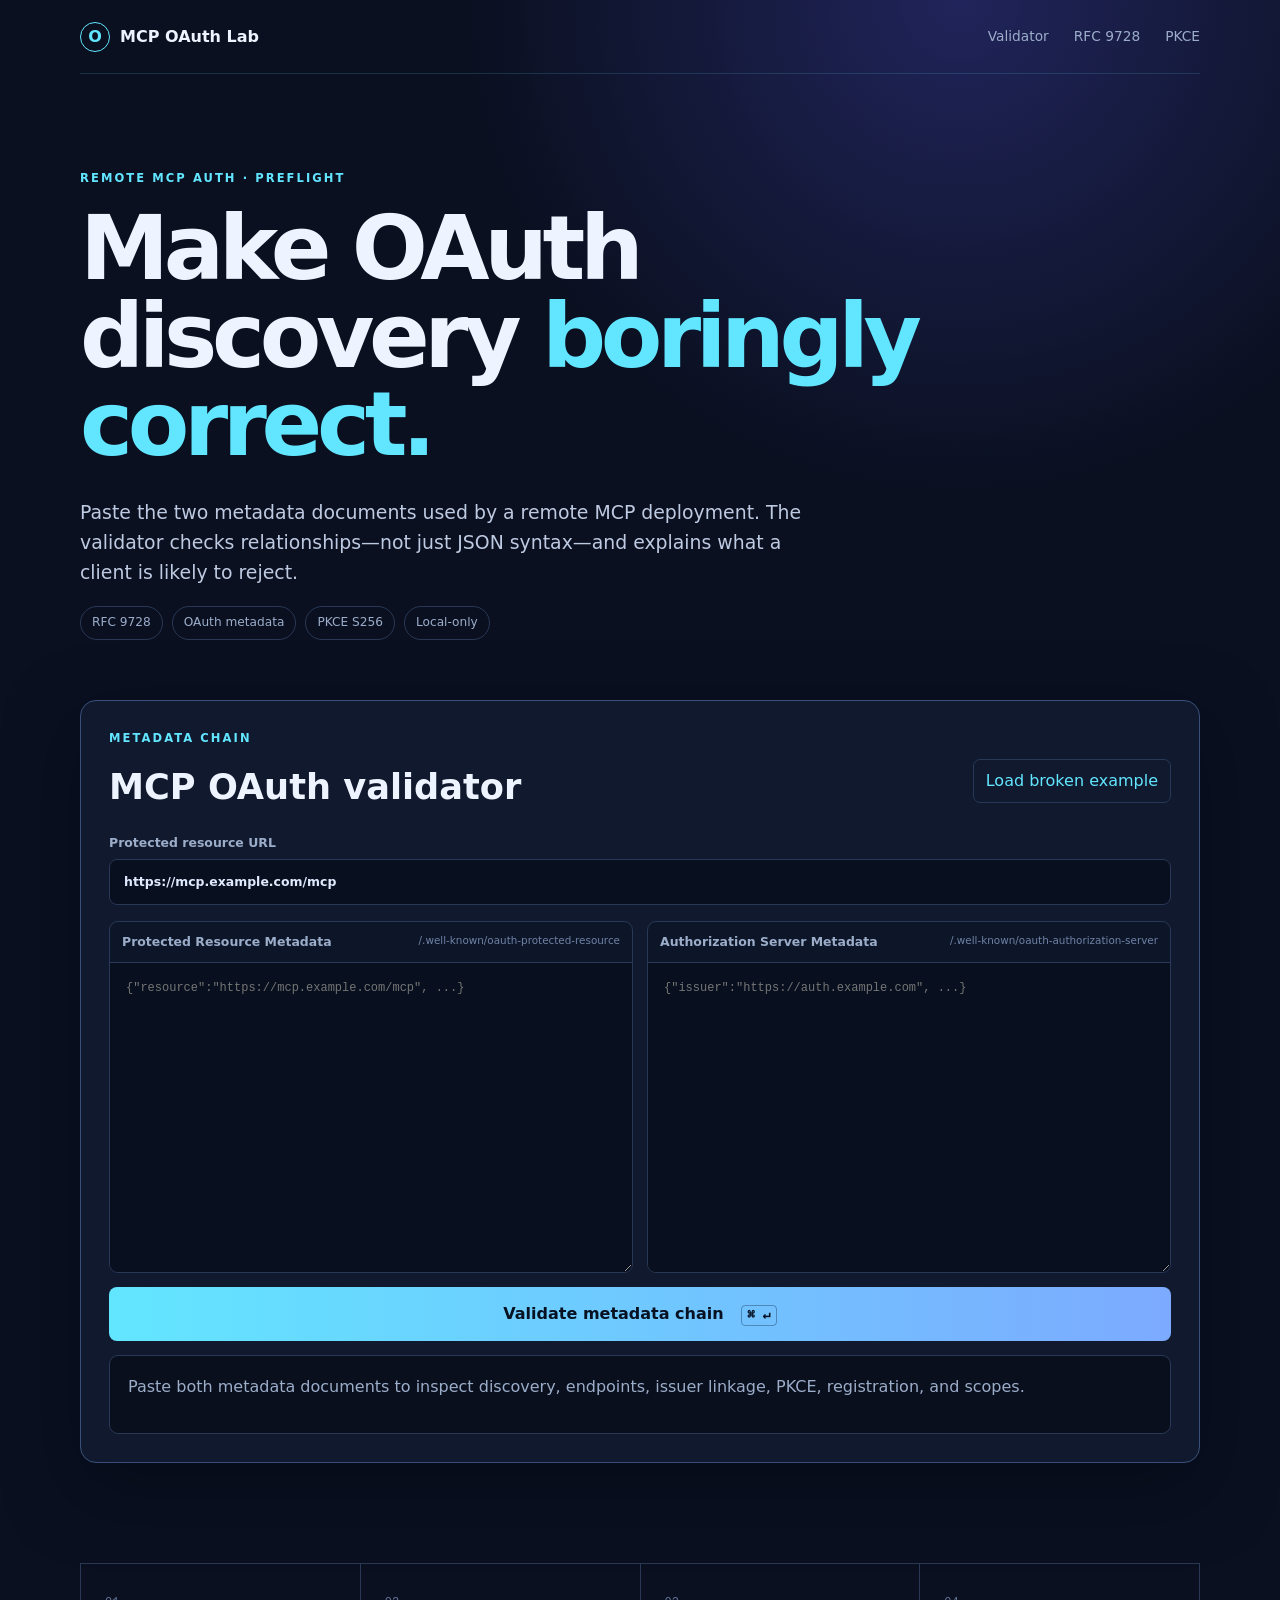
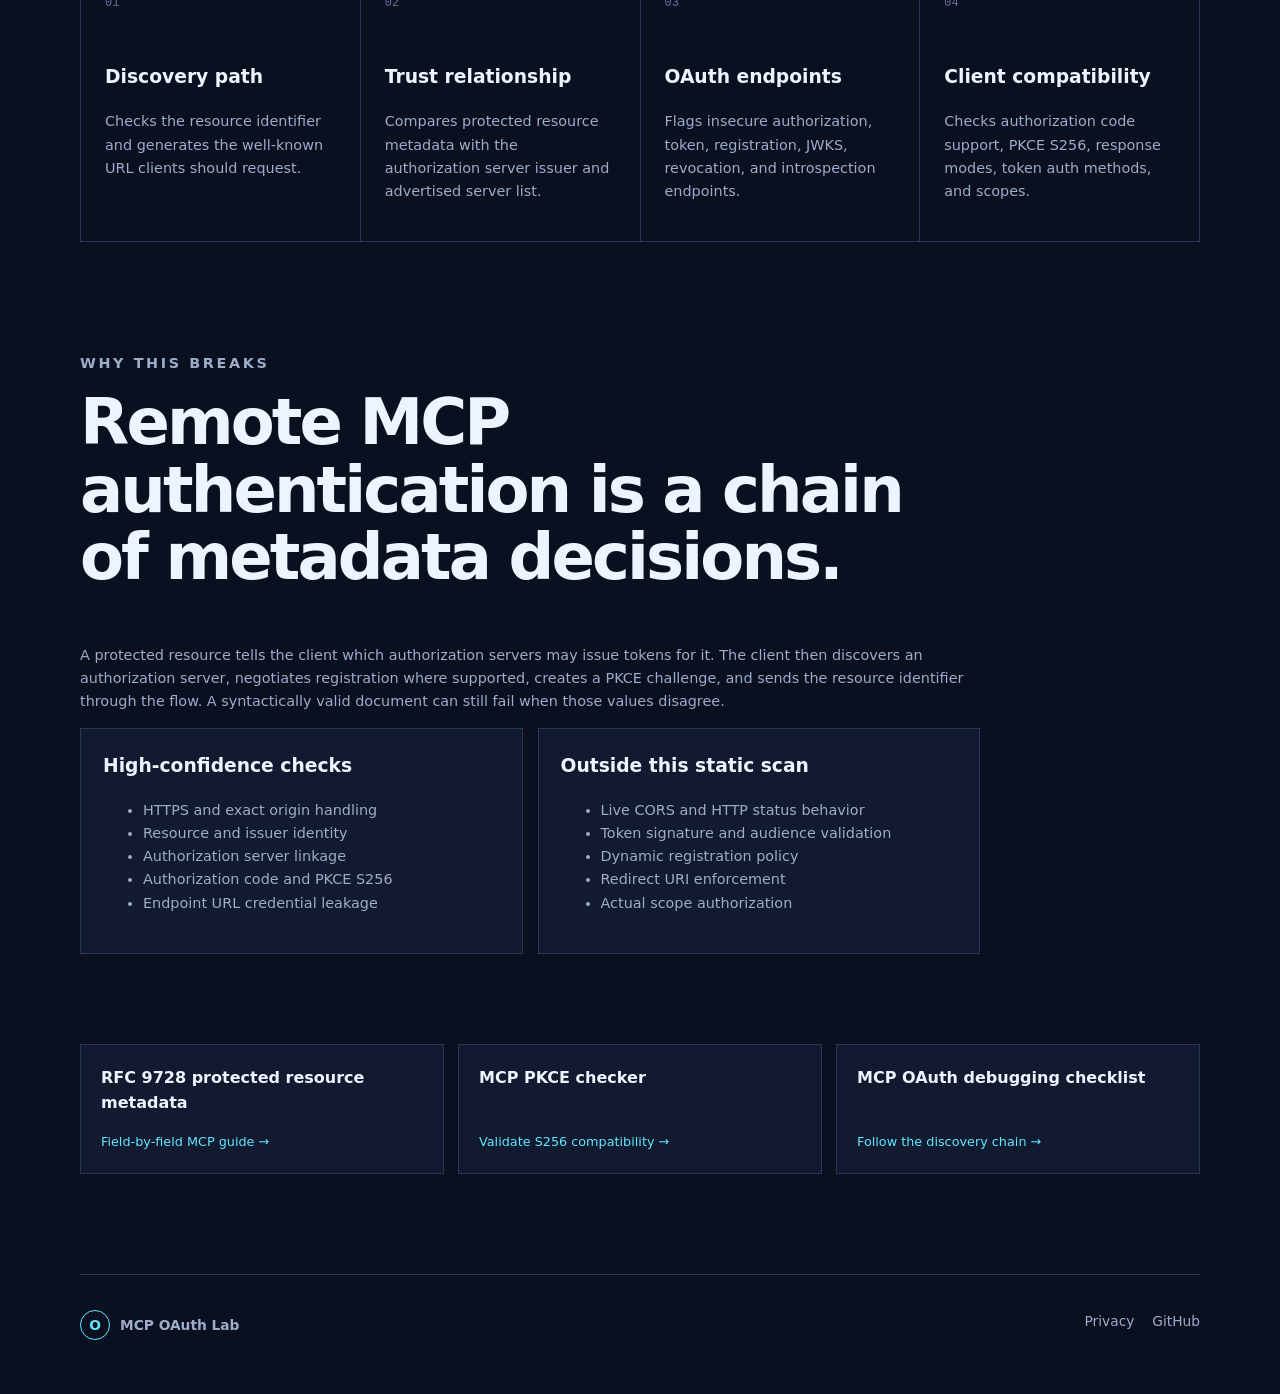
==== index.html @ dff39b9e "Launch MCP OAuth metadata validator" ====
<!doctype html><html lang="en"><head>
<meta charset="utf-8"><meta name="viewport" content="width=device-width,initial-scale=1">
<title>MCP OAuth Metadata Validator — RFC 9728 & PKCE Checker</title>
<meta name="description" content="Validate remote MCP OAuth protected resource metadata, authorization server metadata, PKCE support, issuer relationships, scopes, and endpoint security locally.">
<link rel="canonical" href="https://mcpoauth.guagua-alvin.top/">
<meta property="og:title" content="MCP OAuth Metadata Validator"><meta property="og:description" content="Debug RFC 9728 discovery and OAuth 2.1 metadata for remote MCP servers."><meta property="og:type" content="website"><meta property="og:url" content="https://mcpoauth.guagua-alvin.top/">
<meta name="theme-color" content="#0a1020"><link rel="icon" href="/assets/favicon.svg"><link rel="stylesheet" href="/styles.css">
<script type="application/ld+json">{"@context":"https://schema.org","@type":"SoftwareApplication","name":"MCP OAuth Metadata Validator","applicationCategory":"DeveloperApplication","operatingSystem":"Any","url":"https://mcpoauth.guagua-alvin.top/","offers":{"@type":"Offer","price":"0","priceCurrency":"USD"}}</script>
</head><body>
<header><a class="brand" href="/"><span>O</span>MCP OAuth Lab</a><nav><a href="#validator">Validator</a><a href="/mcp-protected-resource-metadata">RFC 9728</a><a href="/mcp-pkce-checker">PKCE</a></nav></header>
<main>
<section class="hero"><p class="kicker">REMOTE MCP AUTH · PREFLIGHT</p><h1>Make OAuth discovery <em>boringly correct.</em></h1><p>Paste the two metadata documents used by a remote MCP deployment. The validator checks relationships—not just JSON syntax—and explains what a client is likely to reject.</p><div class="chips"><span>RFC 9728</span><span>OAuth metadata</span><span>PKCE S256</span><span>Local-only</span></div></section>
<section class="tool" id="validator">
  <div class="tool-head"><div><p class="kicker">METADATA CHAIN</p><h2>MCP OAuth validator</h2></div><button id="example" class="ghost">Load broken example</button></div>
  <label>Protected resource URL<input id="resource-url" type="url" placeholder="https://mcp.example.com/mcp" value="https://mcp.example.com/mcp"></label>
  <div class="editors">
    <label><span>Protected Resource Metadata</span><small>/.well-known/oauth-protected-resource</small><textarea id="resource-json" spellcheck="false" placeholder='{"resource":"https://mcp.example.com/mcp", ...}'></textarea></label>
    <label><span>Authorization Server Metadata</span><small>/.well-known/oauth-authorization-server</small><textarea id="auth-json" spellcheck="false" placeholder='{"issuer":"https://auth.example.com", ...}'></textarea></label>
  </div>
  <button id="validate" class="primary">Validate metadata chain <kbd>⌘ ↵</kbd></button>
  <div id="report" class="report empty"><p>Paste both metadata documents to inspect discovery, endpoints, issuer linkage, PKCE, registration, and scopes.</p></div>
</section>
<section class="grid"><article><b>01</b><h3>Discovery path</h3><p>Checks the resource identifier and generates the well-known URL clients should request.</p></article><article><b>02</b><h3>Trust relationship</h3><p>Compares protected resource metadata with the authorization server issuer and advertised server list.</p></article><article><b>03</b><h3>OAuth endpoints</h3><p>Flags insecure authorization, token, registration, JWKS, revocation, and introspection endpoints.</p></article><article><b>04</b><h3>Client compatibility</h3><p>Checks authorization code support, PKCE S256, response modes, token auth methods, and scopes.</p></article></section>
<section class="content"><p class="kicker">WHY THIS BREAKS</p><h2>Remote MCP authentication is a chain of metadata decisions.</h2><p>A protected resource tells the client which authorization servers may issue tokens for it. The client then discovers an authorization server, negotiates registration where supported, creates a PKCE challenge, and sends the resource identifier through the flow. A syntactically valid document can still fail when those values disagree.</p>
<div class="split"><div><h3>High-confidence checks</h3><ul><li>HTTPS and exact origin handling</li><li>Resource and issuer identity</li><li>Authorization server linkage</li><li>Authorization code and PKCE S256</li><li>Endpoint URL credential leakage</li></ul></div><div><h3>Outside this static scan</h3><ul><li>Live CORS and HTTP status behavior</li><li>Token signature and audience validation</li><li>Dynamic registration policy</li><li>Redirect URI enforcement</li><li>Actual scope authorization</li></ul></div></div></section>
<section class="links"><a href="/mcp-protected-resource-metadata"><strong>RFC 9728 protected resource metadata</strong><span>Field-by-field MCP guide →</span></a><a href="/mcp-pkce-checker"><strong>MCP PKCE checker</strong><span>Validate S256 compatibility →</span></a><a href="/mcp-oauth-debugger"><strong>MCP OAuth debugging checklist</strong><span>Follow the discovery chain →</span></a></section>
</main>
<footer><a class="brand" href="/"><span>O</span>MCP OAuth Lab</a><div><a href="/privacy">Privacy</a><a href="https://github.com/dmf6009/mcp-oauth-lab">GitHub</a></div></footer>
<script src="/script.js" defer></script></body></html>
---- styles.css ----
:root{--bg:#0a1020;--panel:#111a2e;--panel2:#0d1628;--line:#283856;--text:#eef4ff;--muted:#9cadca;--cyan:#62e6ff;--violet:#9a8cff;--red:#ff7788;--amber:#ffc96b;--green:#78e6ad;font-family:Inter,ui-sans-serif,system-ui,sans-serif;color-scheme:dark}
*{box-sizing:border-box}html{scroll-behavior:smooth}body{margin:0;color:var(--text);background:radial-gradient(circle at 75% 0,#20245a 0,transparent 31rem),var(--bg);line-height:1.6}a{color:inherit}button,input,textarea{font:inherit}button{cursor:pointer}header,main,footer{width:min(1120px,calc(100% - 32px));margin:auto}header{height:74px;display:flex;align-items:center;justify-content:space-between;border-bottom:1px solid rgba(98,230,255,.15)}.brand{display:flex;align-items:center;gap:10px;text-decoration:none;font-weight:800}.brand span{display:grid;place-items:center;width:30px;height:30px;border:1px solid var(--cyan);border-radius:50%;color:var(--cyan)}nav{display:flex;gap:25px}nav a,footer a{color:var(--muted);text-decoration:none;font-size:.86rem}.hero{padding:95px 0 60px;max-width:940px}.kicker{color:var(--cyan);font-size:.72rem;font-weight:850;letter-spacing:.18em;text-transform:uppercase}h1,h2,h3,p{margin-top:0}h1{font-size:clamp(3rem,7vw,6.2rem);line-height:.98;letter-spacing:-.06em;margin:18px 0 28px}h1 em{font-style:normal;color:var(--cyan)}.hero>p:last-of-type{max-width:750px;color:#becae1;font-size:1.18rem}.chips{display:flex;gap:9px;flex-wrap:wrap}.chips span{border:1px solid var(--line);border-radius:99px;padding:6px 11px;color:var(--muted);font-size:.76rem}.tool{padding:28px;margin-bottom:100px;background:rgba(17,26,46,.96);border:1px solid #385079;border-radius:16px;box-shadow:0 25px 70px #03071480}.tool-head{display:flex;justify-content:space-between;align-items:center;gap:15px}.tool h2{font-size:2.2rem;margin:0 0 18px}.ghost{border:1px solid var(--line);background:transparent;color:var(--cyan);padding:8px 12px;border-radius:7px}label{display:block;color:var(--muted);font-size:.78rem;font-weight:700}input,textarea{width:100%;border:1px solid var(--line);background:#080f1e;color:#dfeaff;border-radius:8px;outline:0}input{padding:12px 14px;margin:6px 0 16px}input:focus,textarea:focus{border-color:var(--cyan)}.editors{display:grid;grid-template-columns:1fr 1fr;gap:14px}.editors label{border:1px solid var(--line);border-radius:9px;overflow:hidden;background:var(--panel2)}.editors label>span,.editors small{display:inline-block;padding:10px 12px}.editors small{float:right;color:#6f82a6;font-weight:400}.editors textarea{display:block;min-height:310px;resize:vertical;border:0;border-top:1px solid var(--line);border-radius:0;padding:16px;font:12px/1.6 ui-monospace,SFMono-Regular,monospace}.primary{width:100%;margin-top:14px;border:0;border-radius:8px;padding:14px;background:linear-gradient(90deg,var(--cyan),#7caaff);color:#071122;font-weight:850}.primary kbd{margin-left:12px;border:1px solid #15325766;padding:2px 5px;border-radius:4px}.report{margin-top:14px;padding:18px;border:1px solid var(--line);background:#090f1c;border-radius:9px}.report.empty{color:var(--muted)}.score{display:flex;align-items:center;gap:17px;padding-bottom:14px;border-bottom:1px solid var(--line)}.score strong{font-size:2.5rem;color:var(--green)}.score.warn strong{color:var(--amber)}.score.bad strong{color:var(--red)}.issue{padding:13px 0;border-bottom:1px solid #1e2d47}.issue:last-child{border:0}.issue b{display:inline-block;margin-right:8px;font-size:.65rem;padding:2px 7px;border-radius:99px}.error b{background:#ff778822;color:#ff9aa7}.warning b{background:#ffc96b22;color:var(--amber)}.pass b{background:#78e6ad22;color:var(--green)}.issue h4{display:inline;margin:0}.issue p{margin:5px 0 0;color:var(--muted);font-size:.82rem}.grid{display:grid;grid-template-columns:repeat(4,1fr);border-top:1px solid var(--line);border-left:1px solid var(--line);margin-bottom:110px}.grid article{padding:24px;min-height:250px;border-right:1px solid var(--line);border-bottom:1px solid var(--line)}.grid b{color:#607395;font:12px ui-monospace,monospace}.grid h3{margin-top:48px}.grid p,.content p,.content li{color:var(--muted);font-size:.9rem}.content{max-width:900px;margin-bottom:90px}.content h2,.article h1{font-size:clamp(2.5rem,5vw,4.4rem);line-height:1.05;letter-spacing:-.045em}.split{display:grid;grid-template-columns:1fr 1fr;gap:15px}.split>div{padding:22px;border:1px solid var(--line);background:var(--panel)}.links{display:grid;grid-template-columns:repeat(3,1fr);gap:14px;margin-bottom:100px}.links a{display:flex;min-height:130px;flex-direction:column;justify-content:space-between;padding:20px;border:1px solid var(--line);background:var(--panel);text-decoration:none}.links span{color:var(--cyan);font-size:.8rem}.article{max-width:860px;padding:80px 0 110px}.article .lede{font-size:1.2rem;color:#bfcae0}.article article h2{margin-top:48px;font-size:2rem}.article article p,.article article li{color:var(--muted)}pre{padding:17px;overflow:auto;background:#070d19;border:1px solid var(--line);color:#b8eaf4}.callout{border-left:3px solid var(--cyan);background:var(--panel);padding:15px 18px}.cta{margin-top:45px;padding:25px;border:1px solid var(--cyan)}.cta a{color:var(--cyan);font-weight:800}footer{display:flex;justify-content:space-between;border-top:1px solid var(--line);padding:35px 0 55px}footer div{display:flex;gap:18px}
@media(max-width:800px){nav{display:none}.editors,.split{grid-template-columns:1fr}.grid{grid-template-columns:1fr 1fr}.links{grid-template-columns:1fr}.hero{padding-top:65px}}@media(max-width:520px){header,main,footer{width:calc(100% - 22px)}h1{font-size:3rem}.tool{padding:12px}.tool-head{align-items:flex-start;flex-direction:column;margin-bottom:14px}.editors label>span,.editors small{display:block;float:none;padding-bottom:2px}.grid{grid-template-columns:1fr}footer{flex-direction:column;gap:20px}}
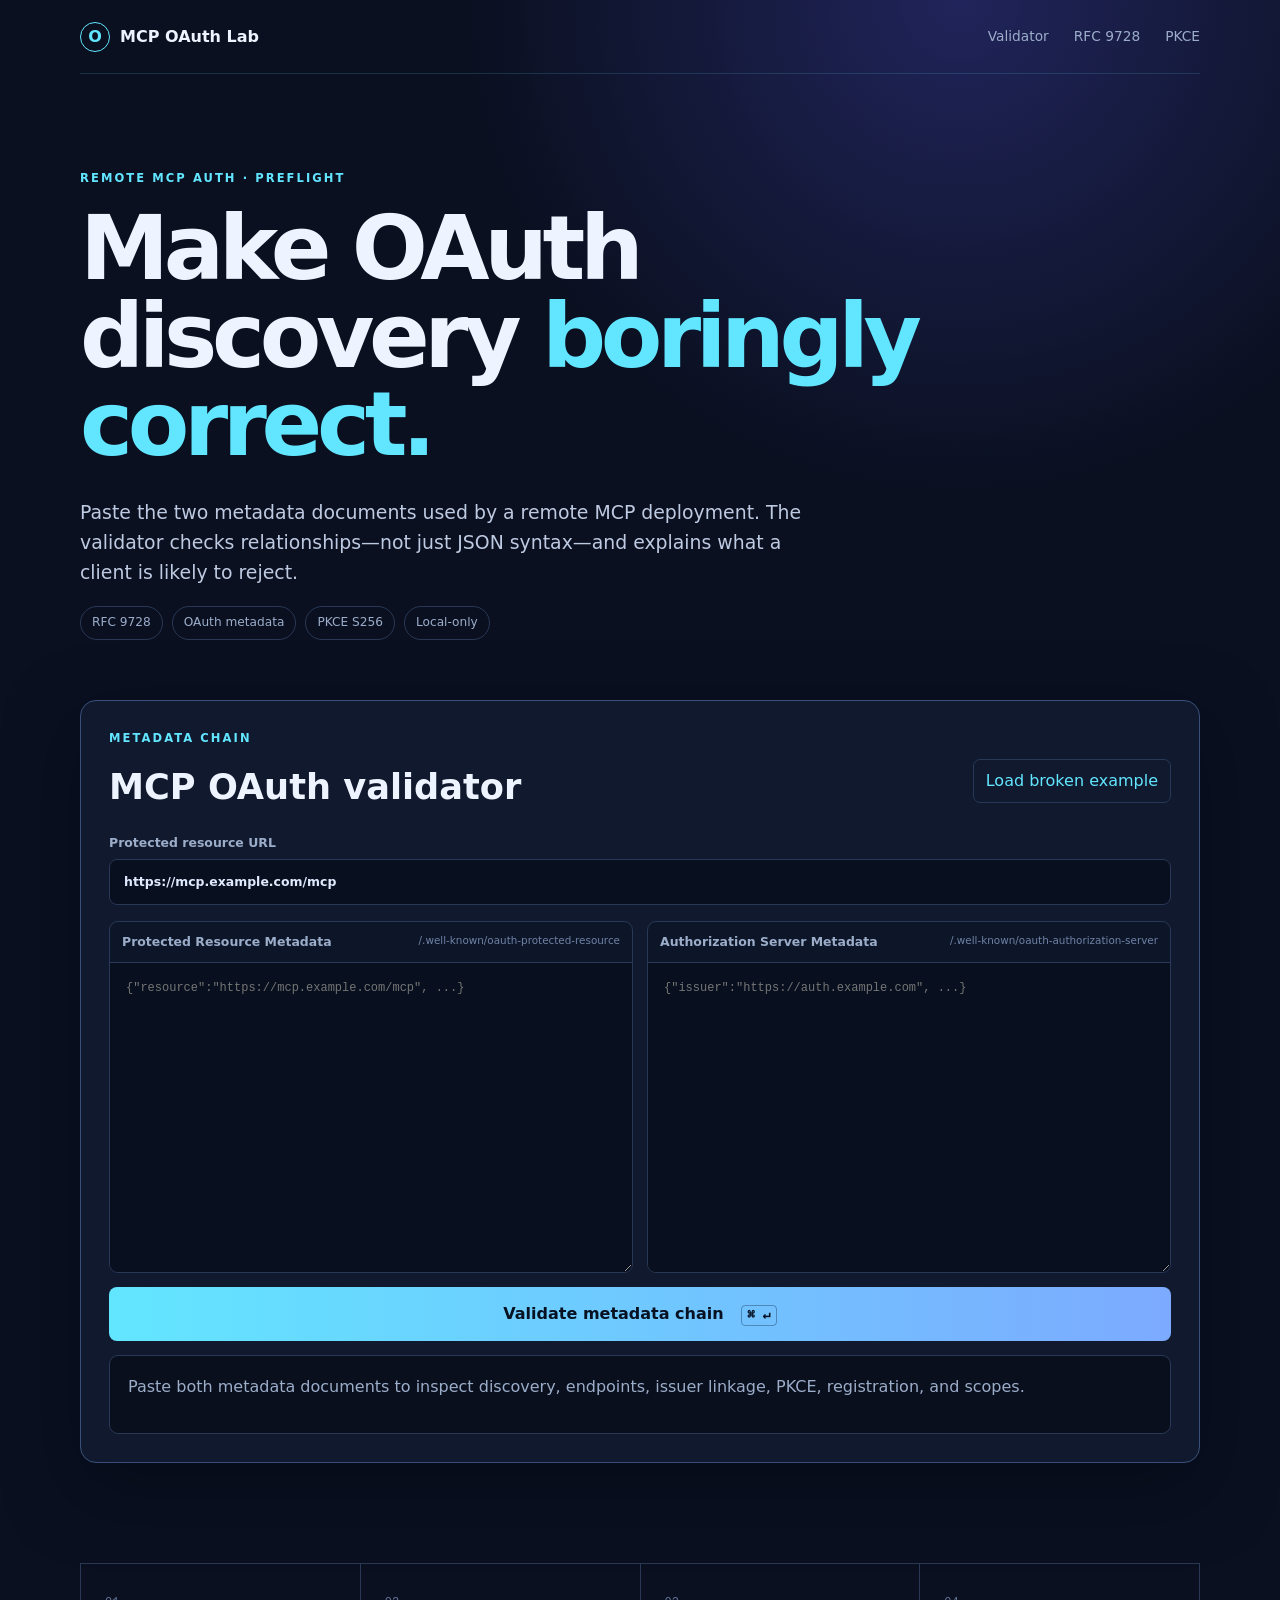
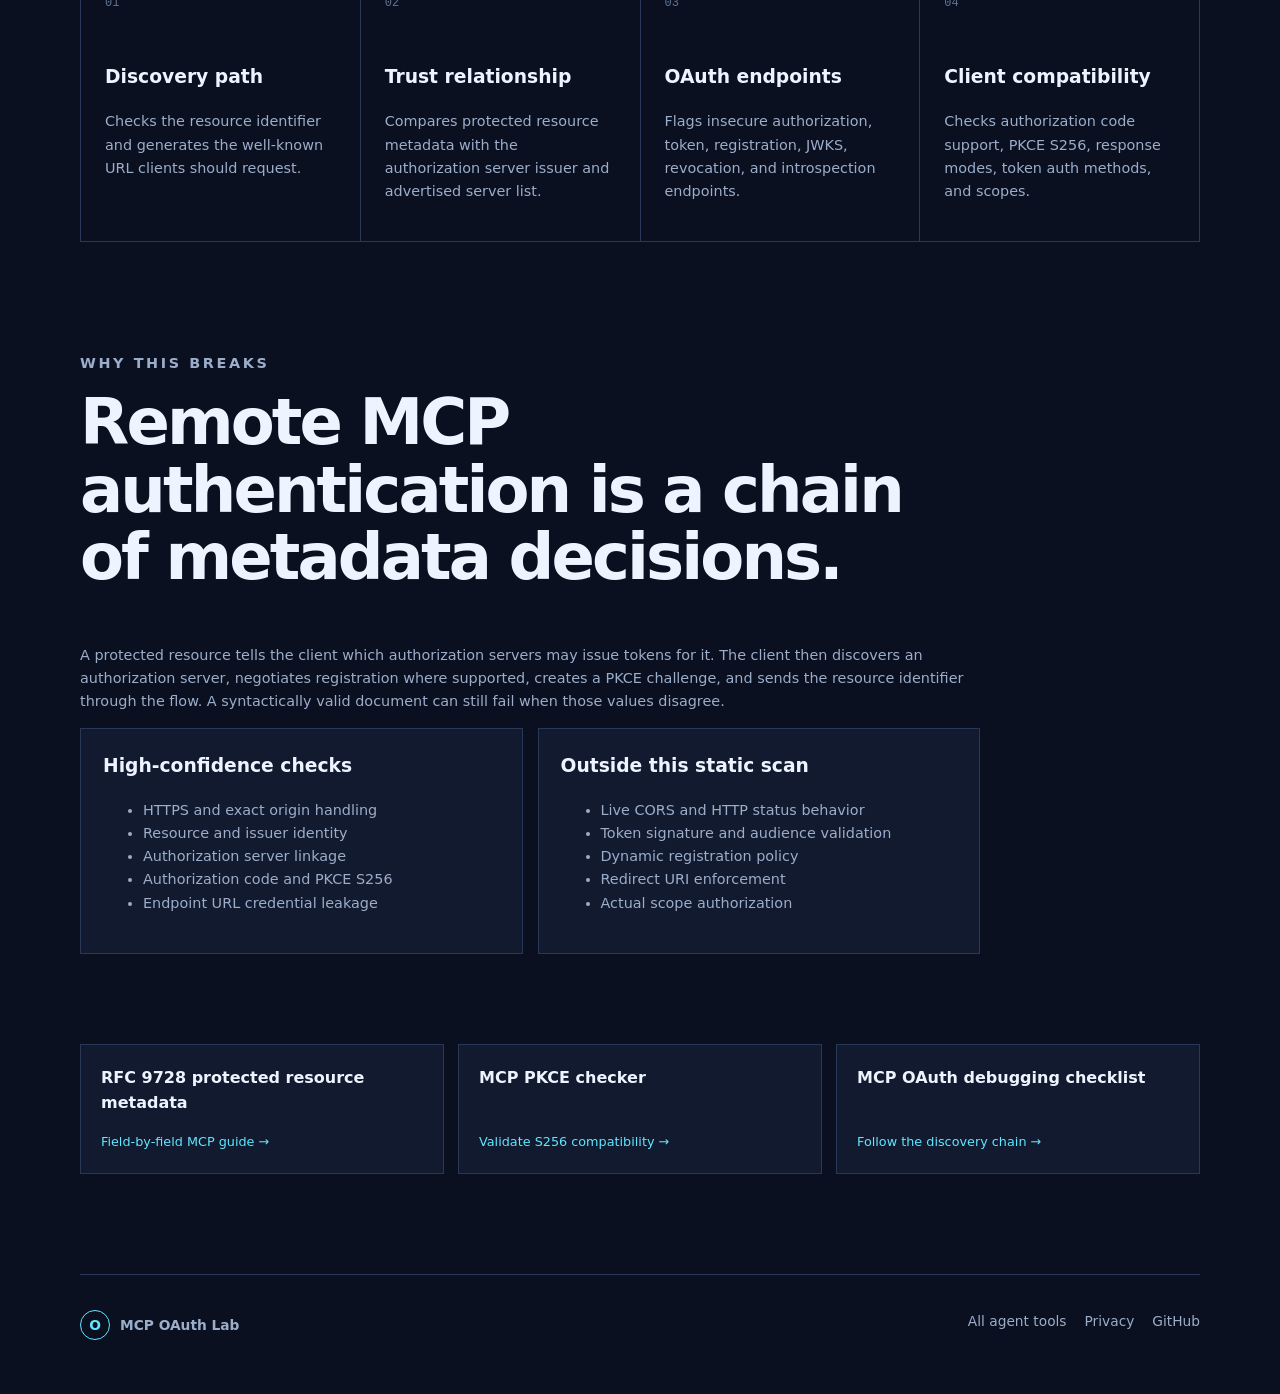
==== commit a52cda6a: "Link agent tools directory" ====
--- a/index.html
+++ b/index.html
@@ -25,5 +25,5 @@
 <div class="split"><div><h3>High-confidence checks</h3><ul><li>HTTPS and exact origin handling</li><li>Resource and issuer identity</li><li>Authorization server linkage</li><li>Authorization code and PKCE S256</li><li>Endpoint URL credential leakage</li></ul></div><div><h3>Outside this static scan</h3><ul><li>Live CORS and HTTP status behavior</li><li>Token signature and audience validation</li><li>Dynamic registration policy</li><li>Redirect URI enforcement</li><li>Actual scope authorization</li></ul></div></div></section>
 <section class="links"><a href="/mcp-protected-resource-metadata"><strong>RFC 9728 protected resource metadata</strong><span>Field-by-field MCP guide →</span></a><a href="/mcp-pkce-checker"><strong>MCP PKCE checker</strong><span>Validate S256 compatibility →</span></a><a href="/mcp-oauth-debugger"><strong>MCP OAuth debugging checklist</strong><span>Follow the discovery chain →</span></a></section>
 </main>
-<footer><a class="brand" href="/"><span>O</span>MCP OAuth Lab</a><div><a href="/privacy">Privacy</a><a href="https://github.com/dmf6009/mcp-oauth-lab">GitHub</a></div></footer>
+<footer><a class="brand" href="/"><span>O</span>MCP OAuth Lab</a><div><a href="https://mcp.guagua-alvin.top/agent-tools">All agent tools</a><a href="/privacy">Privacy</a><a href="https://github.com/dmf6009/mcp-oauth-lab">GitHub</a></div></footer>
 <script src="/script.js" defer></script></body></html>
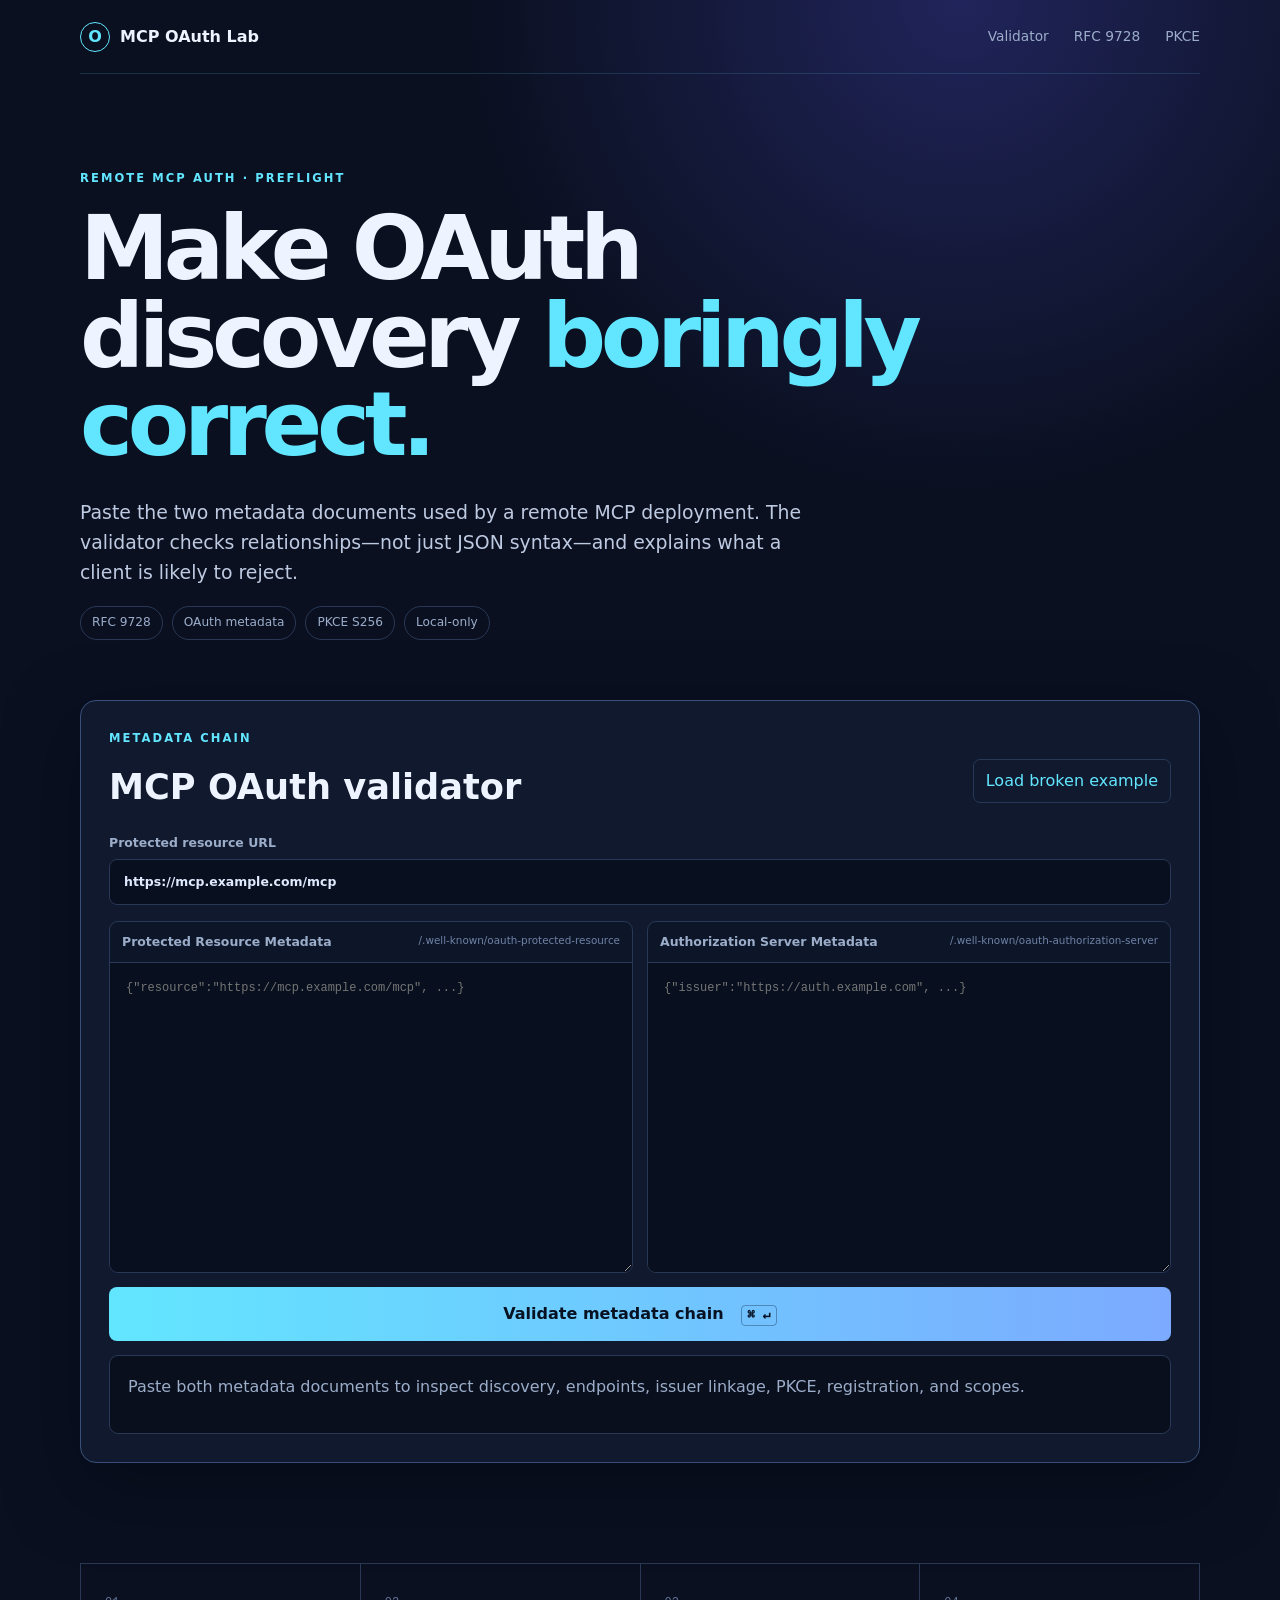
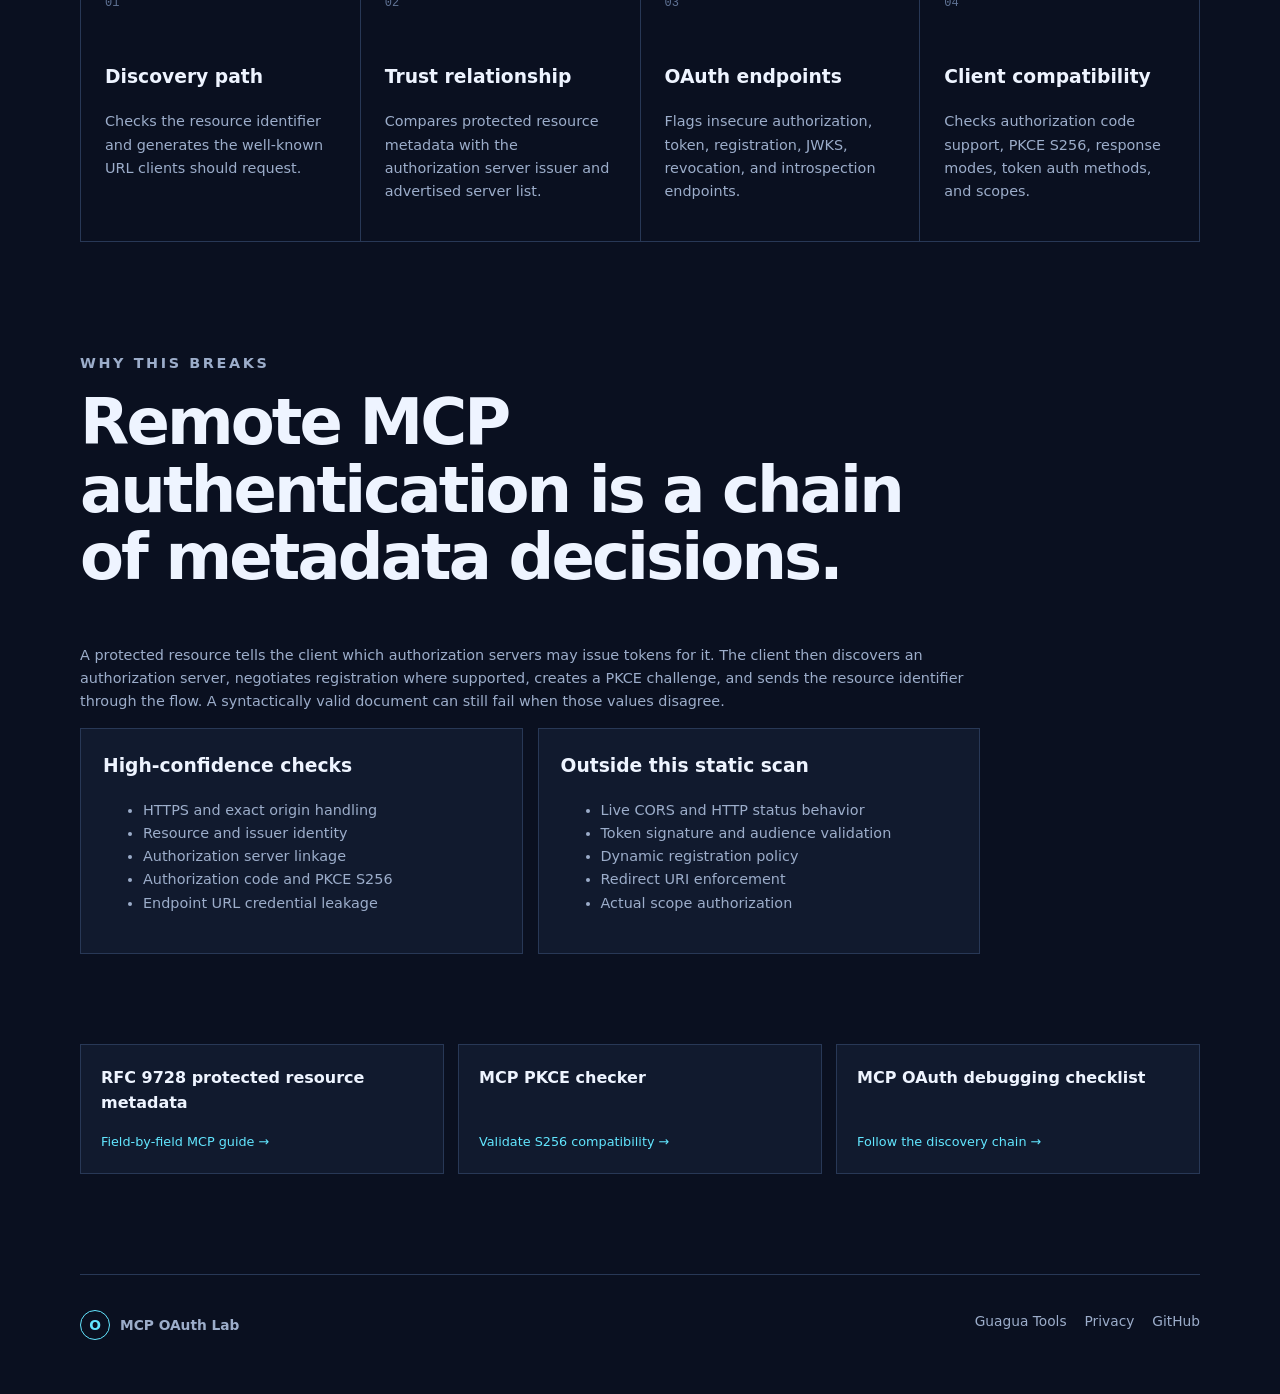
==== commit 72c6b214: "Link OAuth pages to Guagua Tools" ====
--- a/index.html
+++ b/index.html
@@ -25,5 +25,5 @@
 <div class="split"><div><h3>High-confidence checks</h3><ul><li>HTTPS and exact origin handling</li><li>Resource and issuer identity</li><li>Authorization server linkage</li><li>Authorization code and PKCE S256</li><li>Endpoint URL credential leakage</li></ul></div><div><h3>Outside this static scan</h3><ul><li>Live CORS and HTTP status behavior</li><li>Token signature and audience validation</li><li>Dynamic registration policy</li><li>Redirect URI enforcement</li><li>Actual scope authorization</li></ul></div></div></section>
 <section class="links"><a href="/mcp-protected-resource-metadata"><strong>RFC 9728 protected resource metadata</strong><span>Field-by-field MCP guide →</span></a><a href="/mcp-pkce-checker"><strong>MCP PKCE checker</strong><span>Validate S256 compatibility →</span></a><a href="/mcp-oauth-debugger"><strong>MCP OAuth debugging checklist</strong><span>Follow the discovery chain →</span></a></section>
 </main>
-<footer><a class="brand" href="/"><span>O</span>MCP OAuth Lab</a><div><a href="https://mcp.guagua-alvin.top/agent-tools">All agent tools</a><a href="/privacy">Privacy</a><a href="https://github.com/dmf6009/mcp-oauth-lab">GitHub</a></div></footer>
+<footer><a class="brand" href="/"><span>O</span>MCP OAuth Lab</a><div><a href="https://guagua-alvin.top/">Guagua Tools</a><a href="/privacy">Privacy</a><a href="https://github.com/dmf6009/mcp-oauth-lab">GitHub</a></div></footer>
 <script src="/script.js" defer></script></body></html>
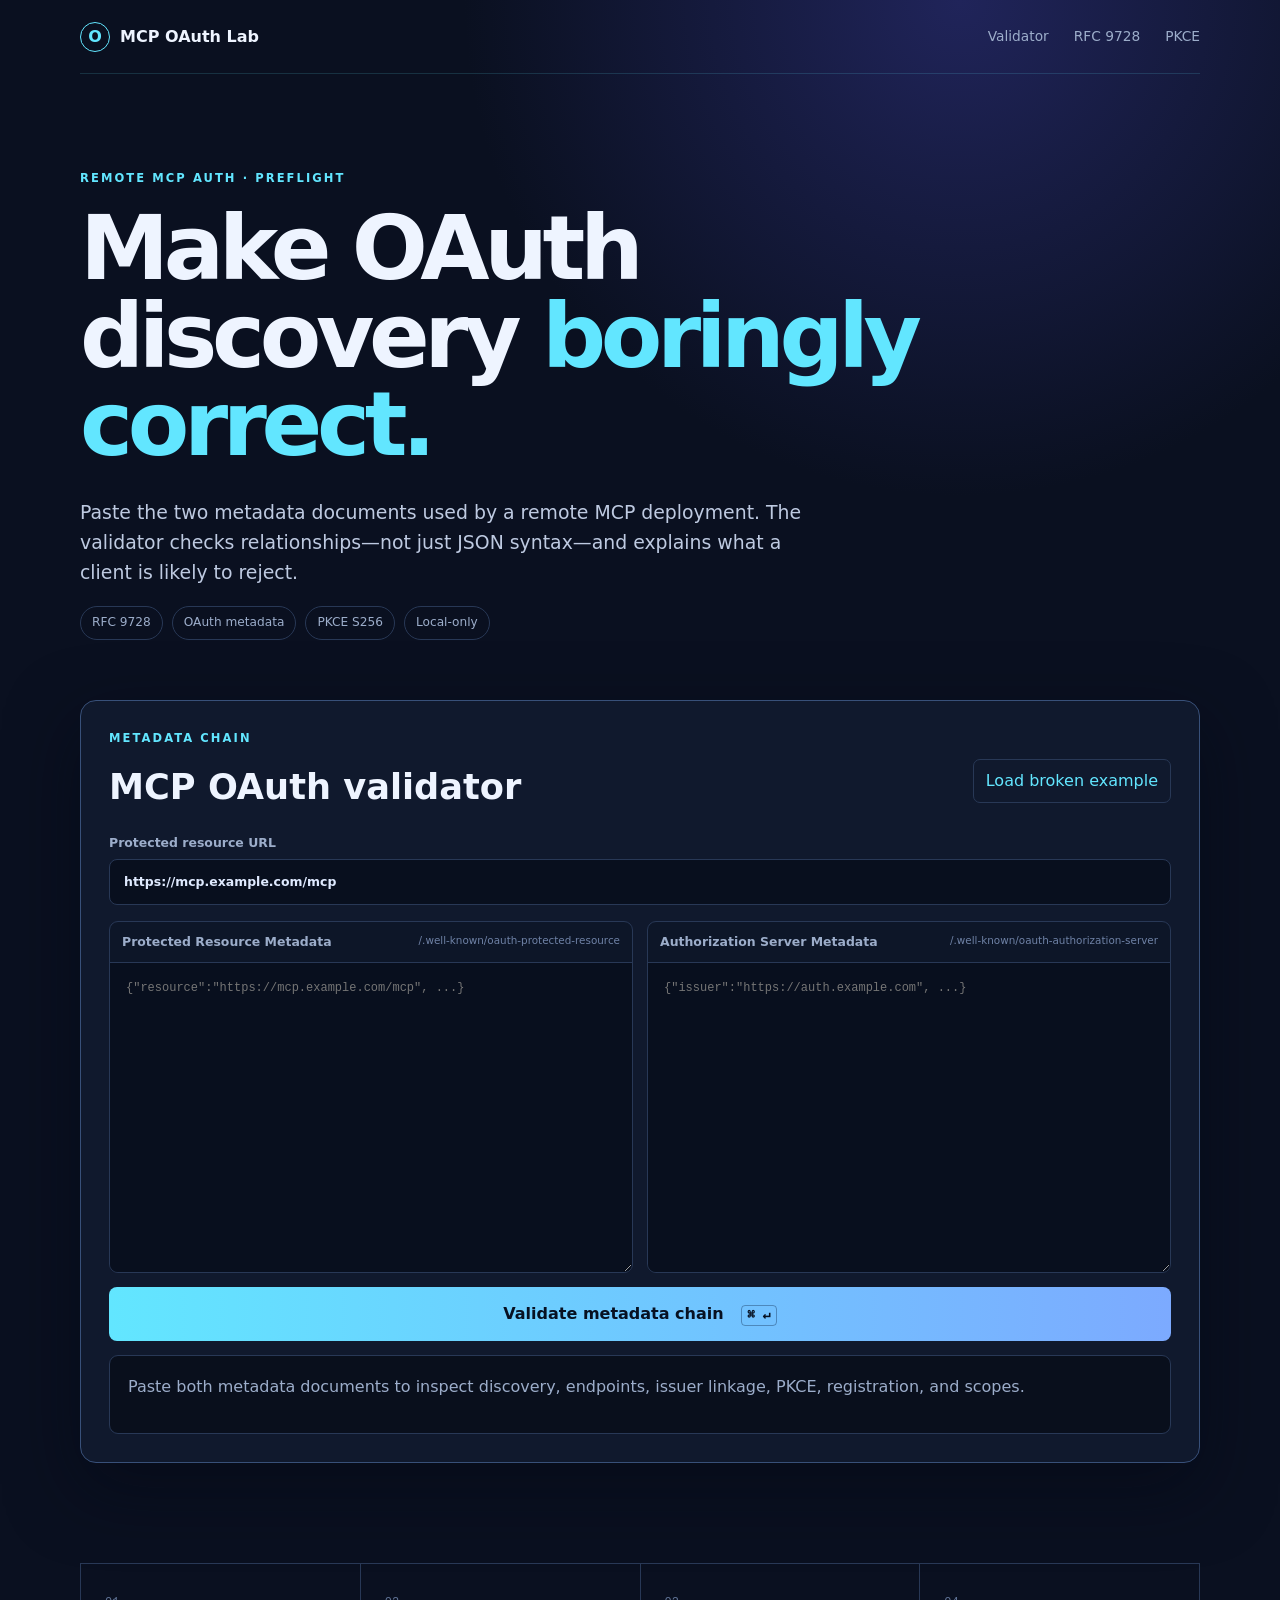
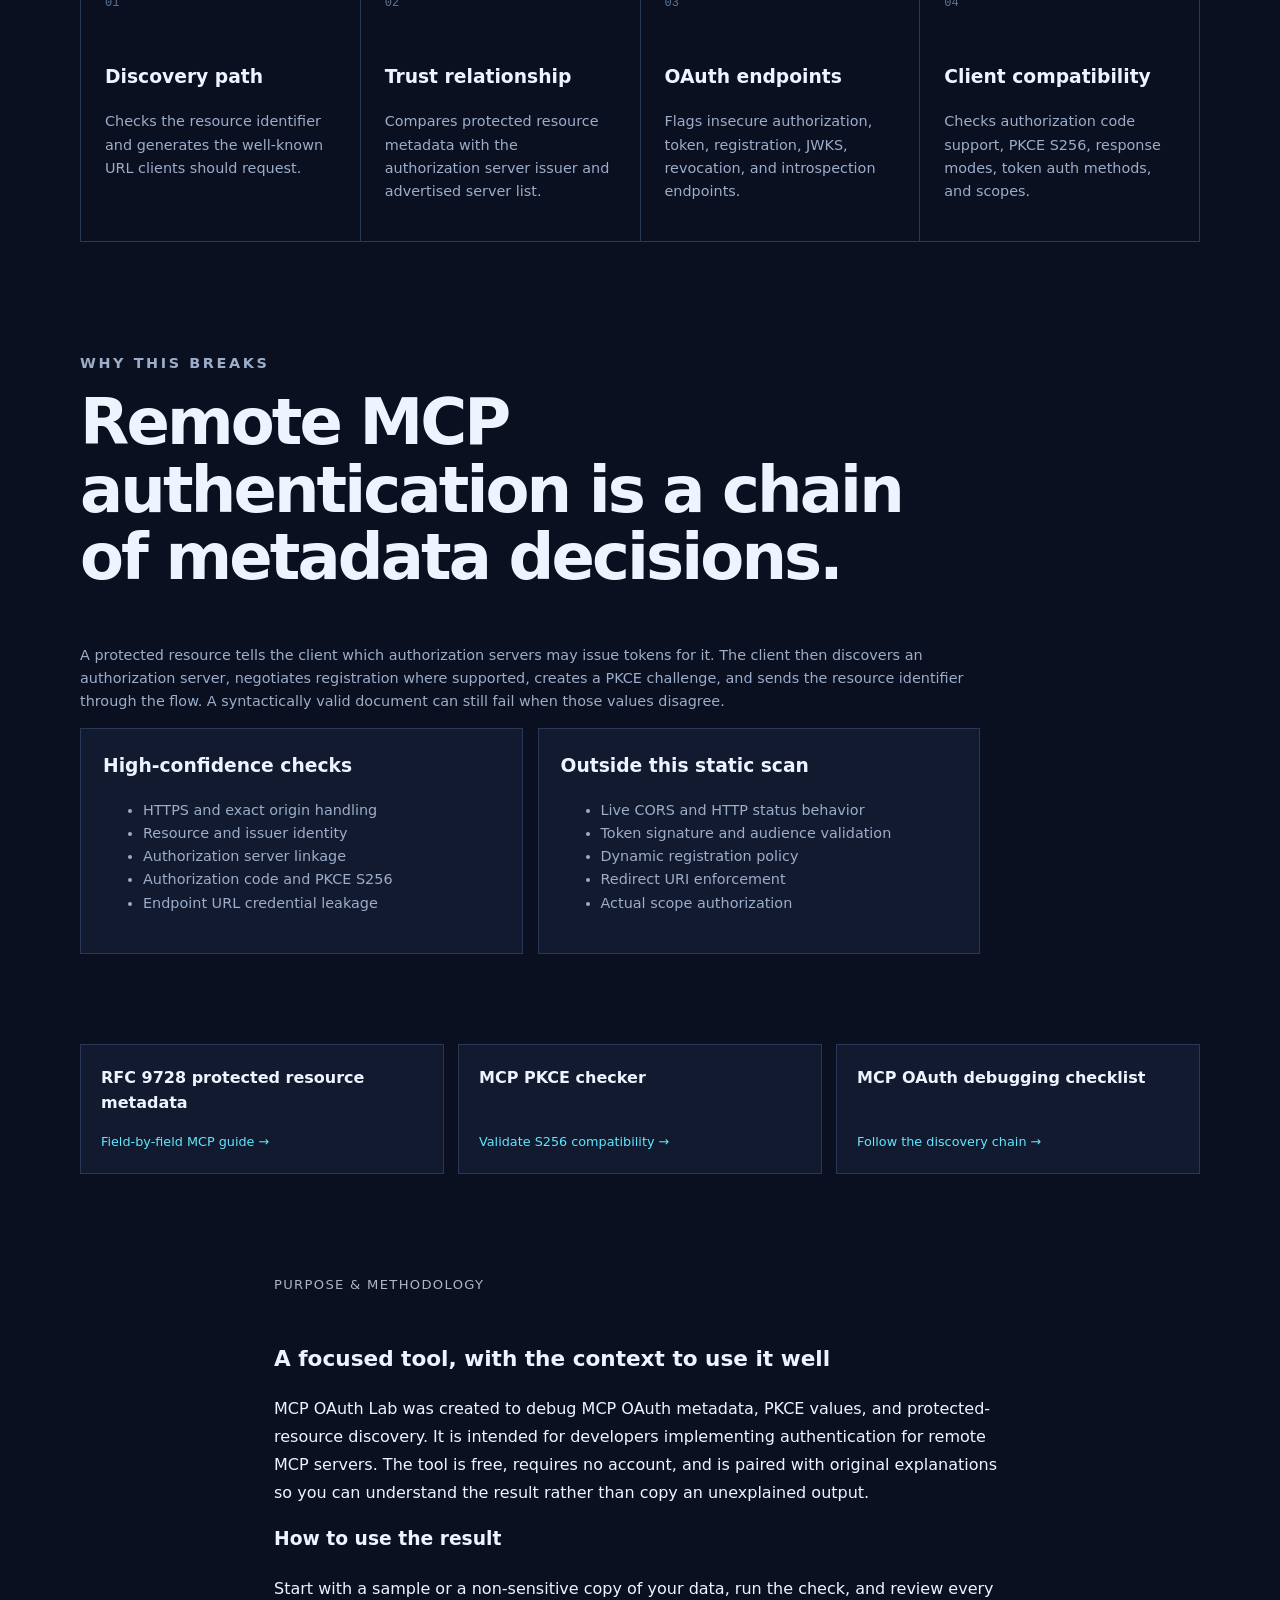
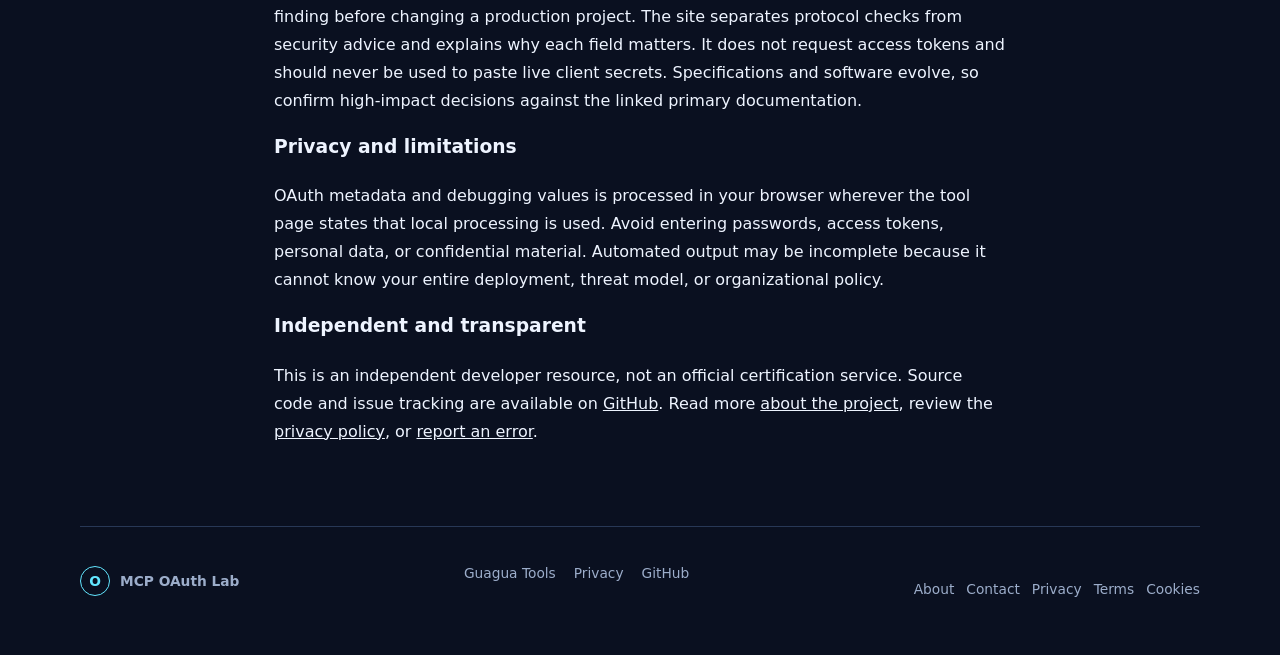
==== commit 12316f3e: "Improve AdSense review readiness" ====
--- a/index.html
+++ b/index.html
@@ -6,7 +6,7 @@
 <meta property="og:title" content="MCP OAuth Metadata Validator"><meta property="og:description" content="Debug RFC 9728 discovery and OAuth 2.1 metadata for remote MCP servers."><meta property="og:type" content="website"><meta property="og:url" content="https://mcpoauth.guagua-alvin.top/">
 <meta name="theme-color" content="#0a1020"><link rel="icon" href="/assets/favicon.svg"><link rel="stylesheet" href="/styles.css">
 <script type="application/ld+json">{"@context":"https://schema.org","@type":"SoftwareApplication","name":"MCP OAuth Metadata Validator","applicationCategory":"DeveloperApplication","operatingSystem":"Any","url":"https://mcpoauth.guagua-alvin.top/","offers":{"@type":"Offer","price":"0","priceCurrency":"USD"}}</script>
-</head><body>
+<script async src="https://pagead2.googlesyndication.com/pagead/js/adsbygoogle.js?client=ca-pub-3191558815455000" crossorigin="anonymous"></script></head><body>
 <header><a class="brand" href="/"><span>O</span>MCP OAuth Lab</a><nav><a href="#validator">Validator</a><a href="/mcp-protected-resource-metadata">RFC 9728</a><a href="/mcp-pkce-checker">PKCE</a></nav></header>
 <main>
 <section class="hero"><p class="kicker">REMOTE MCP AUTH · PREFLIGHT</p><h1>Make OAuth discovery <em>boringly correct.</em></h1><p>Paste the two metadata documents used by a remote MCP deployment. The validator checks relationships—not just JSON syntax—and explains what a client is likely to reject.</p><div class="chips"><span>RFC 9728</span><span>OAuth metadata</span><span>PKCE S256</span><span>Local-only</span></div></section>
@@ -24,6 +24,16 @@
 <section class="content"><p class="kicker">WHY THIS BREAKS</p><h2>Remote MCP authentication is a chain of metadata decisions.</h2><p>A protected resource tells the client which authorization servers may issue tokens for it. The client then discovers an authorization server, negotiates registration where supported, creates a PKCE challenge, and sends the resource identifier through the flow. A syntactically valid document can still fail when those values disagree.</p>
 <div class="split"><div><h3>High-confidence checks</h3><ul><li>HTTPS and exact origin handling</li><li>Resource and issuer identity</li><li>Authorization server linkage</li><li>Authorization code and PKCE S256</li><li>Endpoint URL credential leakage</li></ul></div><div><h3>Outside this static scan</h3><ul><li>Live CORS and HTTP status behavior</li><li>Token signature and audience validation</li><li>Dynamic registration policy</li><li>Redirect URI enforcement</li><li>Actual scope authorization</li></ul></div></div></section>
 <section class="links"><a href="/mcp-protected-resource-metadata"><strong>RFC 9728 protected resource metadata</strong><span>Field-by-field MCP guide →</span></a><a href="/mcp-pkce-checker"><strong>MCP PKCE checker</strong><span>Validate S256 compatibility →</span></a><a href="/mcp-oauth-debugger"><strong>MCP OAuth debugging checklist</strong><span>Follow the discovery chain →</span></a></section>
-</main>
-<footer><a class="brand" href="/"><span>O</span>MCP OAuth Lab</a><div><a href="https://guagua-alvin.top/">Guagua Tools</a><a href="/privacy">Privacy</a><a href="https://github.com/dmf6009/mcp-oauth-lab">GitHub</a></div></footer>
+<section id="editorial-value" class="policy-page" aria-labelledby="value-title">
+      <p class="policy-kicker">PURPOSE &amp; METHODOLOGY</p>
+      <h2 id="value-title">A focused tool, with the context to use it well</h2>
+      <p>MCP OAuth Lab was created to debug MCP OAuth metadata, PKCE values, and protected-resource discovery. It is intended for developers implementing authentication for remote MCP servers. The tool is free, requires no account, and is paired with original explanations so you can understand the result rather than copy an unexplained output.</p>
+      <h3>How to use the result</h3>
+      <p>Start with a sample or a non-sensitive copy of your data, run the check, and review every finding before changing a production project. The site separates protocol checks from security advice and explains why each field matters. It does not request access tokens and should never be used to paste live client secrets. Specifications and software evolve, so confirm high-impact decisions against the linked primary documentation.</p>
+      <h3>Privacy and limitations</h3>
+      <p>OAuth metadata and debugging values is processed in your browser wherever the tool page states that local processing is used. Avoid entering passwords, access tokens, personal data, or confidential material. Automated output may be incomplete because it cannot know your entire deployment, threat model, or organizational policy.</p>
+      <h3>Independent and transparent</h3>
+      <p>This is an independent developer resource, not an official certification service. Source code and issue tracking are available on <a href="https://github.com/dmf6009/mcp-oauth-lab" rel="noopener">GitHub</a>. Read more <a href="/about">about the project</a>, review the <a href="/privacy">privacy policy</a>, or <a href="/contact">report an error</a>.</p>
+    </section></main>
+<footer><a class="brand" href="/"><span>O</span>MCP OAuth Lab</a><div><a href="https://guagua-alvin.top/">Guagua Tools</a><a href="/privacy">Privacy</a><a href="https://github.com/dmf6009/mcp-oauth-lab">GitHub</a></div><div class="trust-links" aria-label="Site policies"><a href="/about">About</a><a href="/contact">Contact</a><a href="/privacy">Privacy</a><a href="/terms">Terms</a><a href="/cookies">Cookies</a></div></footer>
 <script src="/script.js" defer></script></body></html>
--- a/styles.css
+++ b/styles.css
@@ -1,3 +1,15 @@
 :root{--bg:#0a1020;--panel:#111a2e;--panel2:#0d1628;--line:#283856;--text:#eef4ff;--muted:#9cadca;--cyan:#62e6ff;--violet:#9a8cff;--red:#ff7788;--amber:#ffc96b;--green:#78e6ad;font-family:Inter,ui-sans-serif,system-ui,sans-serif;color-scheme:dark}
 *{box-sizing:border-box}html{scroll-behavior:smooth}body{margin:0;color:var(--text);background:radial-gradient(circle at 75% 0,#20245a 0,transparent 31rem),var(--bg);line-height:1.6}a{color:inherit}button,input,textarea{font:inherit}button{cursor:pointer}header,main,footer{width:min(1120px,calc(100% - 32px));margin:auto}header{height:74px;display:flex;align-items:center;justify-content:space-between;border-bottom:1px solid rgba(98,230,255,.15)}.brand{display:flex;align-items:center;gap:10px;text-decoration:none;font-weight:800}.brand span{display:grid;place-items:center;width:30px;height:30px;border:1px solid var(--cyan);border-radius:50%;color:var(--cyan)}nav{display:flex;gap:25px}nav a,footer a{color:var(--muted);text-decoration:none;font-size:.86rem}.hero{padding:95px 0 60px;max-width:940px}.kicker{color:var(--cyan);font-size:.72rem;font-weight:850;letter-spacing:.18em;text-transform:uppercase}h1,h2,h3,p{margin-top:0}h1{font-size:clamp(3rem,7vw,6.2rem);line-height:.98;letter-spacing:-.06em;margin:18px 0 28px}h1 em{font-style:normal;color:var(--cyan)}.hero>p:last-of-type{max-width:750px;color:#becae1;font-size:1.18rem}.chips{display:flex;gap:9px;flex-wrap:wrap}.chips span{border:1px solid var(--line);border-radius:99px;padding:6px 11px;color:var(--muted);font-size:.76rem}.tool{padding:28px;margin-bottom:100px;background:rgba(17,26,46,.96);border:1px solid #385079;border-radius:16px;box-shadow:0 25px 70px #03071480}.tool-head{display:flex;justify-content:space-between;align-items:center;gap:15px}.tool h2{font-size:2.2rem;margin:0 0 18px}.ghost{border:1px solid var(--line);background:transparent;color:var(--cyan);padding:8px 12px;border-radius:7px}label{display:block;color:var(--muted);font-size:.78rem;font-weight:700}input,textarea{width:100%;border:1px solid var(--line);background:#080f1e;color:#dfeaff;border-radius:8px;outline:0}input{padding:12px 14px;margin:6px 0 16px}input:focus,textarea:focus{border-color:var(--cyan)}.editors{display:grid;grid-template-columns:1fr 1fr;gap:14px}.editors label{border:1px solid var(--line);border-radius:9px;overflow:hidden;background:var(--panel2)}.editors label>span,.editors small{display:inline-block;padding:10px 12px}.editors small{float:right;color:#6f82a6;font-weight:400}.editors textarea{display:block;min-height:310px;resize:vertical;border:0;border-top:1px solid var(--line);border-radius:0;padding:16px;font:12px/1.6 ui-monospace,SFMono-Regular,monospace}.primary{width:100%;margin-top:14px;border:0;border-radius:8px;padding:14px;background:linear-gradient(90deg,var(--cyan),#7caaff);color:#071122;font-weight:850}.primary kbd{margin-left:12px;border:1px solid #15325766;padding:2px 5px;border-radius:4px}.report{margin-top:14px;padding:18px;border:1px solid var(--line);background:#090f1c;border-radius:9px}.report.empty{color:var(--muted)}.score{display:flex;align-items:center;gap:17px;padding-bottom:14px;border-bottom:1px solid var(--line)}.score strong{font-size:2.5rem;color:var(--green)}.score.warn strong{color:var(--amber)}.score.bad strong{color:var(--red)}.issue{padding:13px 0;border-bottom:1px solid #1e2d47}.issue:last-child{border:0}.issue b{display:inline-block;margin-right:8px;font-size:.65rem;padding:2px 7px;border-radius:99px}.error b{background:#ff778822;color:#ff9aa7}.warning b{background:#ffc96b22;color:var(--amber)}.pass b{background:#78e6ad22;color:var(--green)}.issue h4{display:inline;margin:0}.issue p{margin:5px 0 0;color:var(--muted);font-size:.82rem}.grid{display:grid;grid-template-columns:repeat(4,1fr);border-top:1px solid var(--line);border-left:1px solid var(--line);margin-bottom:110px}.grid article{padding:24px;min-height:250px;border-right:1px solid var(--line);border-bottom:1px solid var(--line)}.grid b{color:#607395;font:12px ui-monospace,monospace}.grid h3{margin-top:48px}.grid p,.content p,.content li{color:var(--muted);font-size:.9rem}.content{max-width:900px;margin-bottom:90px}.content h2,.article h1{font-size:clamp(2.5rem,5vw,4.4rem);line-height:1.05;letter-spacing:-.045em}.split{display:grid;grid-template-columns:1fr 1fr;gap:15px}.split>div{padding:22px;border:1px solid var(--line);background:var(--panel)}.links{display:grid;grid-template-columns:repeat(3,1fr);gap:14px;margin-bottom:100px}.links a{display:flex;min-height:130px;flex-direction:column;justify-content:space-between;padding:20px;border:1px solid var(--line);background:var(--panel);text-decoration:none}.links span{color:var(--cyan);font-size:.8rem}.article{max-width:860px;padding:80px 0 110px}.article .lede{font-size:1.2rem;color:#bfcae0}.article article h2{margin-top:48px;font-size:2rem}.article article p,.article article li{color:var(--muted)}pre{padding:17px;overflow:auto;background:#070d19;border:1px solid var(--line);color:#b8eaf4}.callout{border-left:3px solid var(--cyan);background:var(--panel);padding:15px 18px}.cta{margin-top:45px;padding:25px;border:1px solid var(--cyan)}.cta a{color:var(--cyan);font-weight:800}footer{display:flex;justify-content:space-between;border-top:1px solid var(--line);padding:35px 0 55px}footer div{display:flex;gap:18px}
 @media(max-width:800px){nav{display:none}.editors,.split{grid-template-columns:1fr}.grid{grid-template-columns:1fr 1fr}.links{grid-template-columns:1fr}.hero{padding-top:65px}}@media(max-width:520px){header,main,footer{width:calc(100% - 22px)}h1{font-size:3rem}.tool{padding:12px}.tool-head{align-items:flex-start;flex-direction:column;margin-bottom:14px}.editors label>span,.editors small{display:block;float:none;padding-bottom:2px}.grid{grid-template-columns:1fr}footer{flex-direction:column;gap:20px}}
+
+
+/* Trust and policy pages */
+.policy-header,.policy-footer{max-width:1120px;margin:auto;padding:24px;display:flex;gap:18px;justify-content:space-between;align-items:center;flex-wrap:wrap}
+.policy-header nav,.policy-footer{display:flex;gap:16px;flex-wrap:wrap}
+.policy-brand{font-weight:800;text-decoration:none;color:inherit}
+.policy-page{max-width:780px;margin:40px auto 80px;padding:0 24px;line-height:1.75}
+.policy-page h1{font-size:clamp(2.2rem,7vw,4.5rem);line-height:1.02;margin:.25em 0 .5em}
+.policy-page h2{margin-top:2em;font-size:1.35rem}
+.policy-page li{margin:.5em 0}
+.policy-kicker,.updated{font-size:.82rem;letter-spacing:.1em;text-transform:uppercase;opacity:.72}
+.trust-links{display:flex;gap:12px;flex-wrap:wrap;margin-top:16px}
